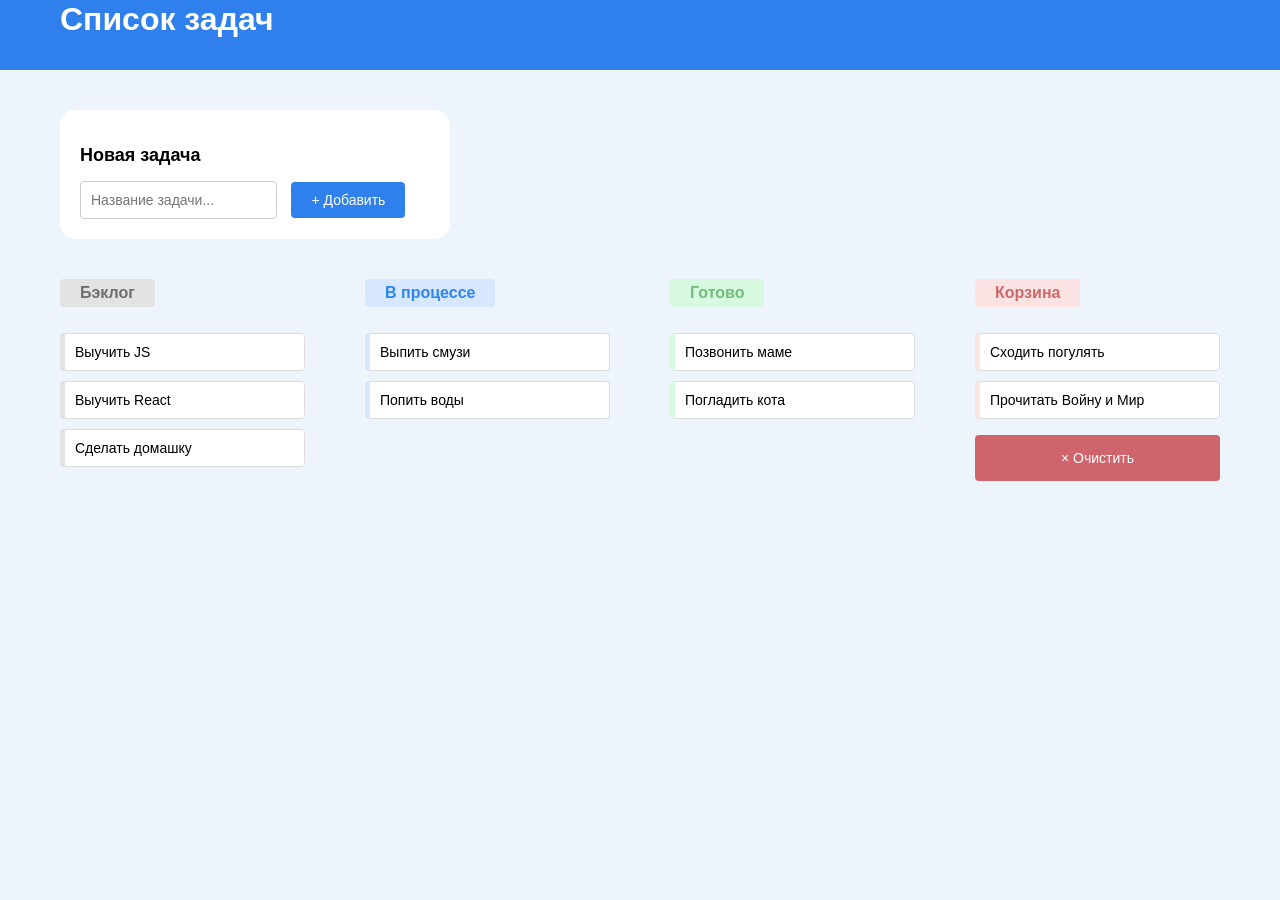
==== index.html @ 611cebed "feat: completed the 1st task" ====
<!DOCTYPE html>
<html lang="en">
  <head>
    <meta charset="UTF-8" />
    <meta name="viewport" content="width=device-width, initial-scale=1.0" />
    <title>Todo List</title>
    <link rel="stylesheet" href="style.css" />
  </head>
  <body>
    <header class="header">
      <h1>Список задач</h1>
    </header>
    <main class="main">
      <section class="section-new-task">
        <h2>Новая задача</h2>
        <div>
          <input type="text" placeholder="Название задачи..." />
          <button>+ Добавить</button>
        </div>
      </section>
      <section class="section-tasks">
        <div class="column-tasks">
          <h3 class="label-backlog">Бэклог</h3>
          <ul class="ul-no-markers">
            <li class="task-backlog">Выучить JS</li>
            <li class="task-backlog">Выучить React</li>
            <li class="task-backlog">Сделать домашку</li>
          </ul>
        </div>
        <div class="column-tasks">
          <h3 class="label-in-progress">В процессе</h3>
          <ul class="ul-no-markers">
            <li class="task-in-progress">Выпить смузи</li>
            <li class="task-in-progress">Попить воды</li>
          </ul>
        </div>
        <div class="column-tasks">
          <h3 class="label-done">Готово</h3>
          <ul class="ul-no-markers">
            <li class="task-done">Позвонить маме</li>
            <li class="task-done">Погладить кота</li>
          </ul>
        </div>
        <div class="column-tasks">
          <h3 class="label-trash">Корзина</h3>
          <ul class="ul-no-markers">
            <li class="task-trash">Сходить погулять</li>
            <li class="task-trash">Прочитать Войну и Мир</li>
          </ul>
          <button class="button-clear">× Очистить</button>
        </div>
      </section>
    </main>
  </body>
</html>
---- style.css ----
body {
  font-family: Arial, sans-serif;
  margin: 0;
  padding: 0;
  background-color: #eef4fb;
  color: #000000;
}

.header {
  background-color: #2f80ed;
  color: #fff;
  margin-top: -25px;
  padding-top: 5px;
  padding-bottom: 10px;
  padding-left: 60px;
  text-align: left;
}

.main {
  padding: 40px;
}

.section-new-task {
  display: inline-block;
  background-color: white;
  padding: 20px;
  border-radius: 15px;
  margin-bottom: 20px;
  margin-left: 20px;
  min-width: 350px;
  flex-direction: column;
  align-items: flex-start;
  gap: 10px;
}

.section-new-task h2 {
  font-size: 18px;
  font-weight: bold;
}

.section-new-task div {
  display: inline-block;
  min-width: 320px;
  gap: 10px;
  width: 100%;
}

.section-new-task input {
  flex: 1;
  padding: 10px;
  border: 1px solid #ccc;
  border-radius: 4px;
  font-size: 14px;
}

.section-new-task button {
  margin-left: 10px;
  background-color: #2f80ed;
  color: white;
  border: none;
  padding: 10px 20px;
  border-radius: 4px;
  cursor: pointer;
  font-size: 14px;
}

.section-tasks {
  display: flex;
  max-width: 2200px;
  min-width: 1000px;
  gap: 20px;
}

.column-tasks {
  flex: 1;
  padding: 20px;
}

.column-tasks h3 {
  margin: 0 0 10px;
  padding: 5px 20px;
  border-radius: 4px;
  font-size: 16px;
  text-align: left;
  display: inline-block;
}

.label-backlog {
  background-color: #e3e3e3;
  color: #6c6f71;
}

.label-in-progress {
  background-color: #d6e7ff;
  color: #2e85ee;
}

.label-done {
  background-color: #d7f9e0;
  color: #73bc7b;
}

.label-trash {
  background-color: #fbe3e3;
  color: #cc6968;
}

.ul-no-markers {
  list-style-type: none;
  padding-left: 0;
}

.ul-no-markers li {
  background-color: white;
  padding: 10px;
  border-radius: 4px;
  margin-bottom: 10px;
  font-size: 14px;
  border: 1px solid #ddd;
  display: flex;
  align-items: center;
  border-left: 5px solid #ddd;
}

.task-backlog {
  border-left-color: #e3e3e3 !important;
}

.task-in-progress {
  border-left-color: #d6e7ff !important;
}

.task-done {
  border-left-color: #d7f9e0 !important;
}

.task-trash {
  border-left-color: #fbe3e3 !important;
}

.button-clear {
  width: 100%;
  background-color: #d0646c;
  color: white;
  border: none;
  padding: 15px 20px;
  border-radius: 4px;
  cursor: pointer;
  font-size: 14px;
}
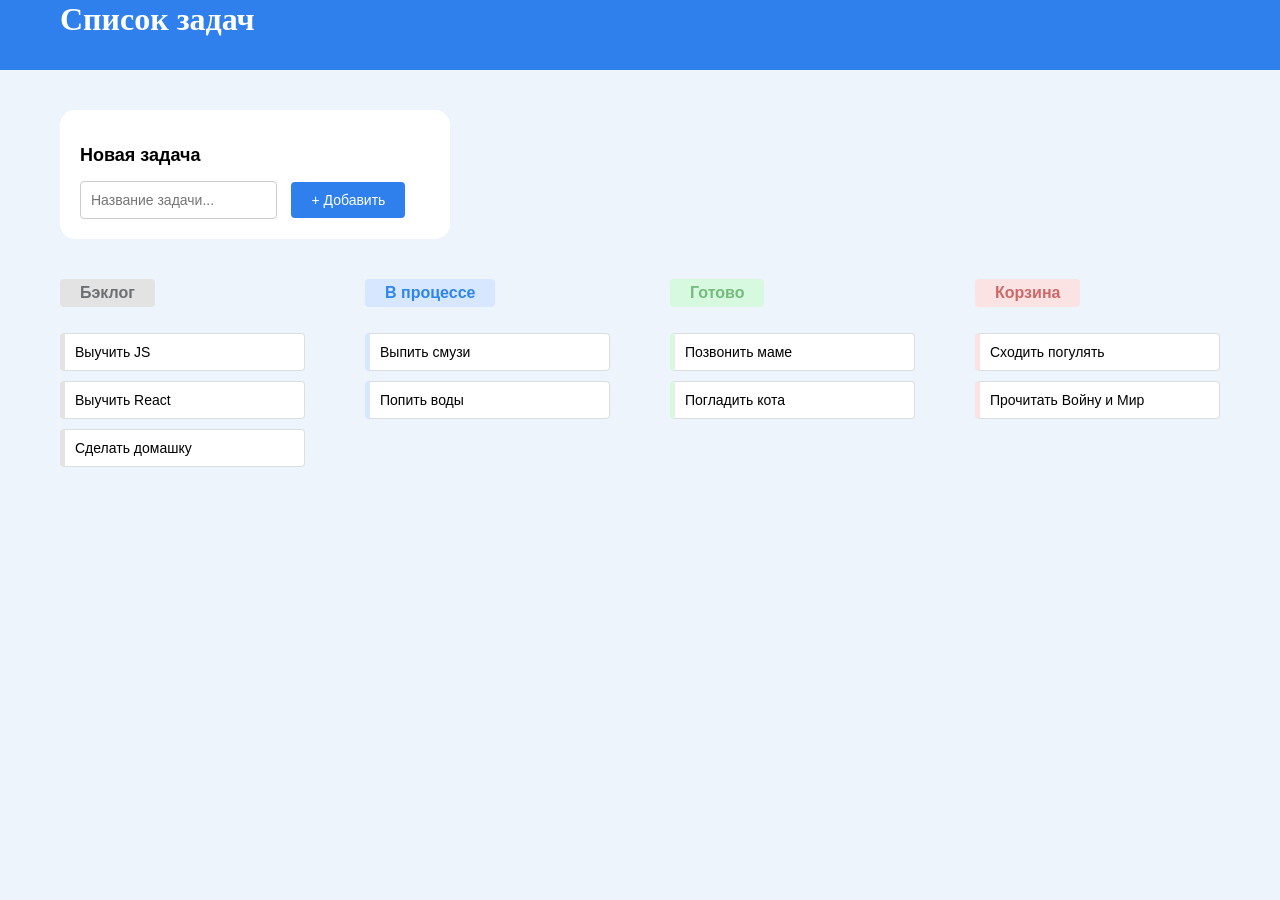
==== commit 6bb977be: "feat: completed the 2nd task" ====
--- a/index.html
+++ b/index.html
@@ -1,55 +1,12 @@
 <!DOCTYPE html>
-<html lang="en">
+<html lang="ru">
   <head>
     <meta charset="UTF-8" />
     <meta name="viewport" content="width=device-width, initial-scale=1.0" />
-    <title>Todo List</title>
-    <link rel="stylesheet" href="style.css" />
+    <link rel="stylesheet" href="css/style.css" />
+    <title>Список задач</title>
   </head>
   <body>
-    <header class="header">
-      <h1>Список задач</h1>
-    </header>
-    <main class="main">
-      <section class="section-new-task">
-        <h2>Новая задача</h2>
-        <div>
-          <input type="text" placeholder="Название задачи..." />
-          <button>+ Добавить</button>
-        </div>
-      </section>
-      <section class="section-tasks">
-        <div class="column-tasks">
-          <h3 class="label-backlog">Бэклог</h3>
-          <ul class="ul-no-markers">
-            <li class="task-backlog">Выучить JS</li>
-            <li class="task-backlog">Выучить React</li>
-            <li class="task-backlog">Сделать домашку</li>
-          </ul>
-        </div>
-        <div class="column-tasks">
-          <h3 class="label-in-progress">В процессе</h3>
-          <ul class="ul-no-markers">
-            <li class="task-in-progress">Выпить смузи</li>
-            <li class="task-in-progress">Попить воды</li>
-          </ul>
-        </div>
-        <div class="column-tasks">
-          <h3 class="label-done">Готово</h3>
-          <ul class="ul-no-markers">
-            <li class="task-done">Позвонить маме</li>
-            <li class="task-done">Погладить кота</li>
-          </ul>
-        </div>
-        <div class="column-tasks">
-          <h3 class="label-trash">Корзина</h3>
-          <ul class="ul-no-markers">
-            <li class="task-trash">Сходить погулять</li>
-            <li class="task-trash">Прочитать Войну и Мир</li>
-          </ul>
-          <button class="button-clear">× Очистить</button>
-        </div>
-      </section>
-    </main>
+    <script src="src/main.js" type="module"></script>
   </body>
 </html>
--- a/css/style.css
+++ b/css/style.css
@@ -0,0 +1,150 @@
+body {
+  font-family: Arial, sans-serif;
+  margin: 0;
+  padding: 0;
+  background-color: #eef4fb;
+  color: #000000;
+}
+
+.header {
+  background-color: #2f80ed;
+  color: #fff;
+  margin-top: -25px;
+  padding-top: 5px;
+  padding-bottom: 10px;
+  padding-left: 60px;
+  text-align: left;
+}
+
+.main {
+  padding: 40px;
+}
+
+.section-new-task {
+  display: inline-block;
+  background-color: white;
+  padding: 20px;
+  border-radius: 15px;
+  margin-bottom: 20px;
+  margin-left: 20px;
+  min-width: 350px;
+  flex-direction: column;
+  align-items: flex-start;
+  gap: 10px;
+}
+
+.section-new-task h2 {
+  font-size: 18px;
+  font-weight: bold;
+}
+
+.section-new-task div {
+  display: inline-block;
+  min-width: 320px;
+  gap: 10px;
+  width: 100%;
+}
+
+.section-new-task input {
+  flex: 1;
+  padding: 10px;
+  border: 1px solid #ccc;
+  border-radius: 4px;
+  font-size: 14px;
+}
+
+.section-new-task button {
+  margin-left: 10px;
+  background-color: #2f80ed;
+  color: white;
+  border: none;
+  padding: 10px 20px;
+  border-radius: 4px;
+  cursor: pointer;
+  font-size: 14px;
+}
+
+.section-tasks {
+  display: flex;
+  max-width: 2200px;
+  min-width: 1000px;
+  gap: 20px;
+}
+
+.column-tasks {
+  flex: 1;
+  padding: 20px;
+}
+
+.column-tasks h3 {
+  margin: 0 0 10px;
+  padding: 5px 20px;
+  border-radius: 4px;
+  font-size: 16px;
+  text-align: left;
+  display: inline-block;
+}
+
+.label-backlog {
+  background-color: #e3e3e3;
+  color: #6c6f71;
+}
+
+.label-in-progress {
+  background-color: #d6e7ff;
+  color: #2e85ee;
+}
+
+.label-done {
+  background-color: #d7f9e0;
+  color: #73bc7b;
+}
+
+.label-trash {
+  background-color: #fbe3e3;
+  color: #cc6968;
+}
+
+.ul-no-markers {
+  list-style-type: none;
+  padding-left: 0;
+}
+
+.ul-no-markers li {
+  background-color: white;
+  padding: 10px;
+  border-radius: 4px;
+  margin-bottom: 10px;
+  font-size: 14px;
+  border: 1px solid #ddd;
+  display: flex;
+  align-items: center;
+  border-left: 5px solid #ddd;
+}
+
+.task-backlog {
+  border-left-color: #e3e3e3 !important;
+}
+
+.task-in-progress {
+  border-left-color: #d6e7ff !important;
+}
+
+.task-done {
+  border-left-color: #d7f9e0 !important;
+}
+
+.task-trash {
+  border-left-color: #fbe3e3 !important;
+}
+
+.button-clear {
+  width: 100%;
+  background-color: #d0646c;
+  color: white;
+  border: none;
+  padding: 15px 20px;
+  border-radius: 4px;
+  cursor: pointer;
+  font-size: 14px;
+}
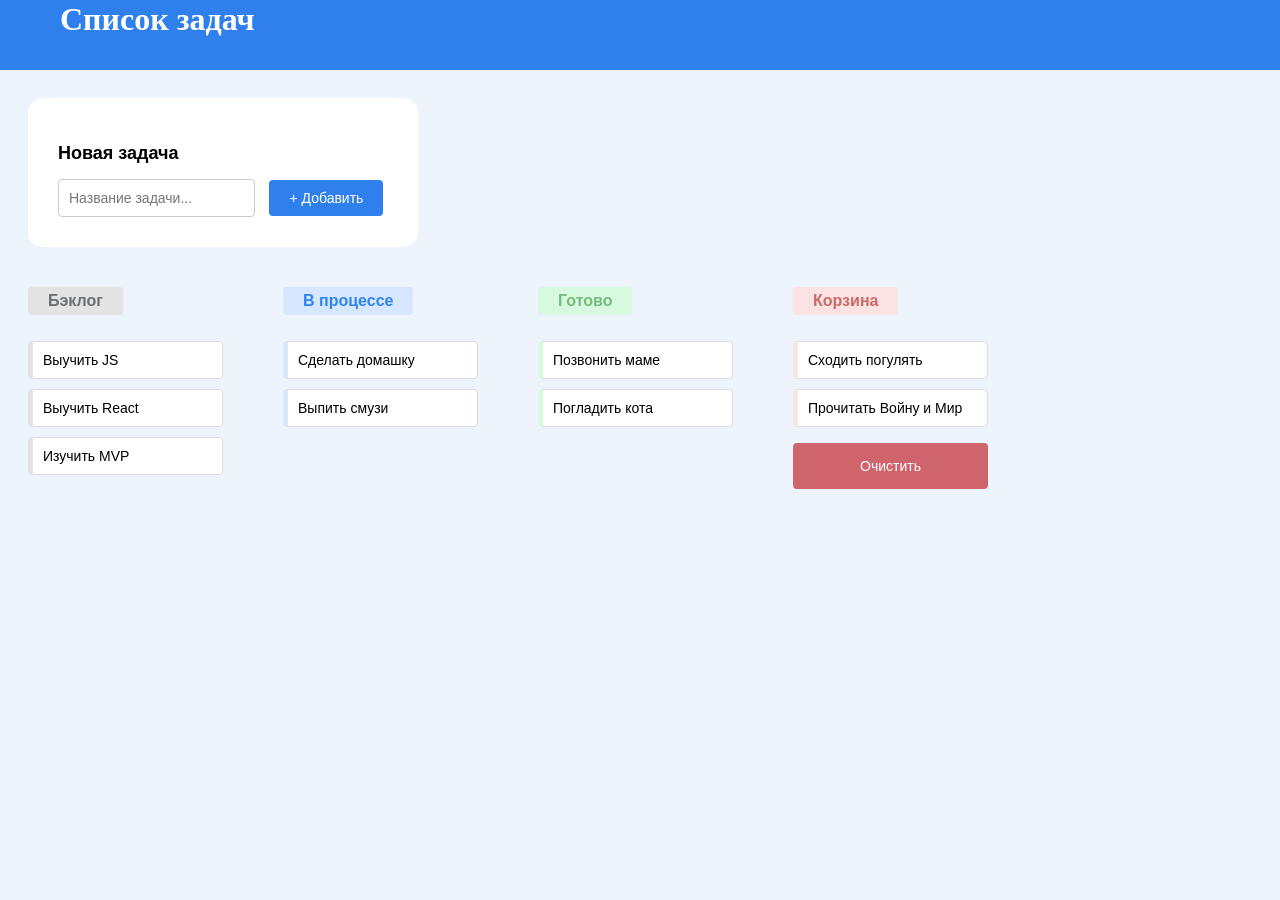
==== commit 7a24355d: "feat: completed the 2nd task" ====
--- a/index.html
+++ b/index.html
@@ -7,6 +7,8 @@
     <title>Список задач</title>
   </head>
   <body>
+    <form class="section-new-task"></form>
+    <section class="section-tasks"></section>
     <script src="src/main.js" type="module"></script>
   </body>
 </html>
--- a/css/style.css
+++ b/css/style.css
@@ -1,6 +1,5 @@
 body {
   font-family: Arial, sans-serif;
-  margin: 0;
   padding: 0;
   background-color: #eef4fb;
   color: #000000;
@@ -23,10 +22,11 @@
 .section-new-task {
   display: inline-block;
   background-color: white;
-  padding: 20px;
+  padding: 5px;
   border-radius: 15px;
   margin-bottom: 20px;
   margin-left: 20px;
+  margin-top: 20px;
   min-width: 350px;
   flex-direction: column;
   align-items: flex-start;
